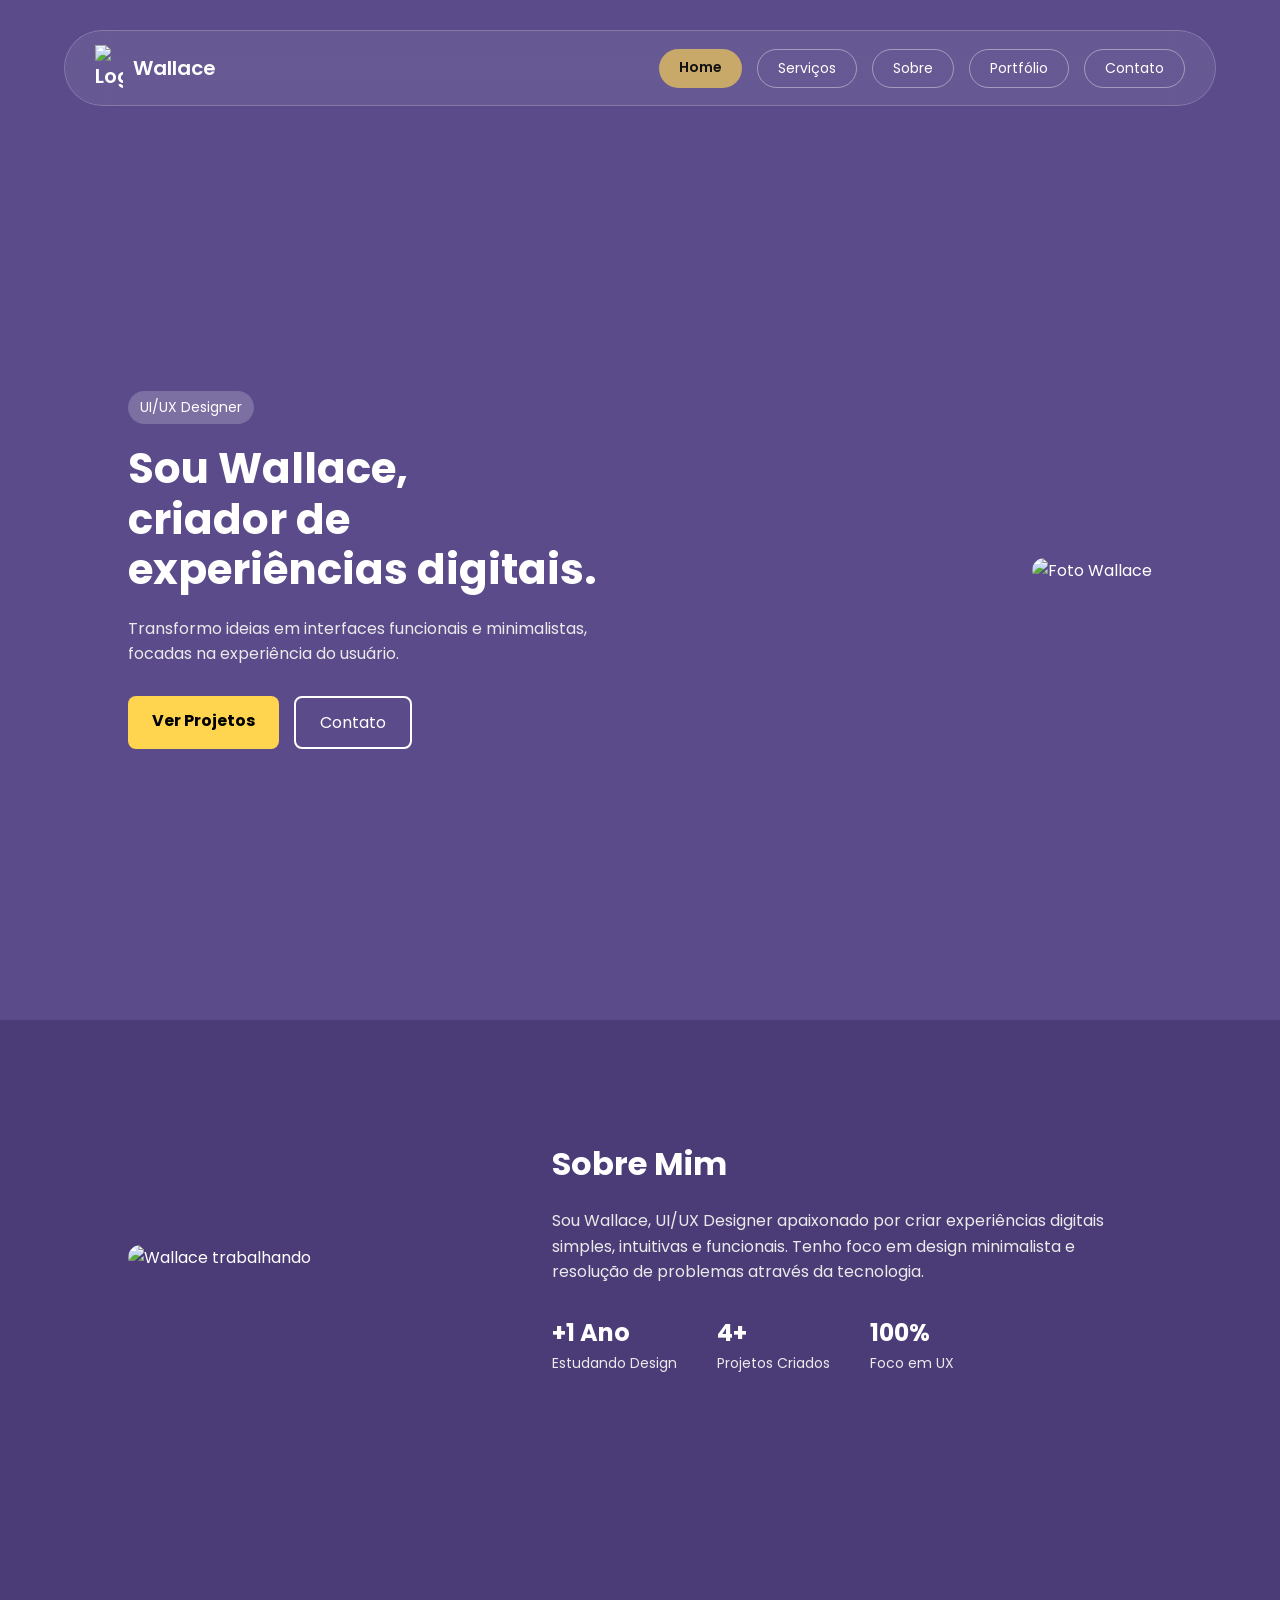
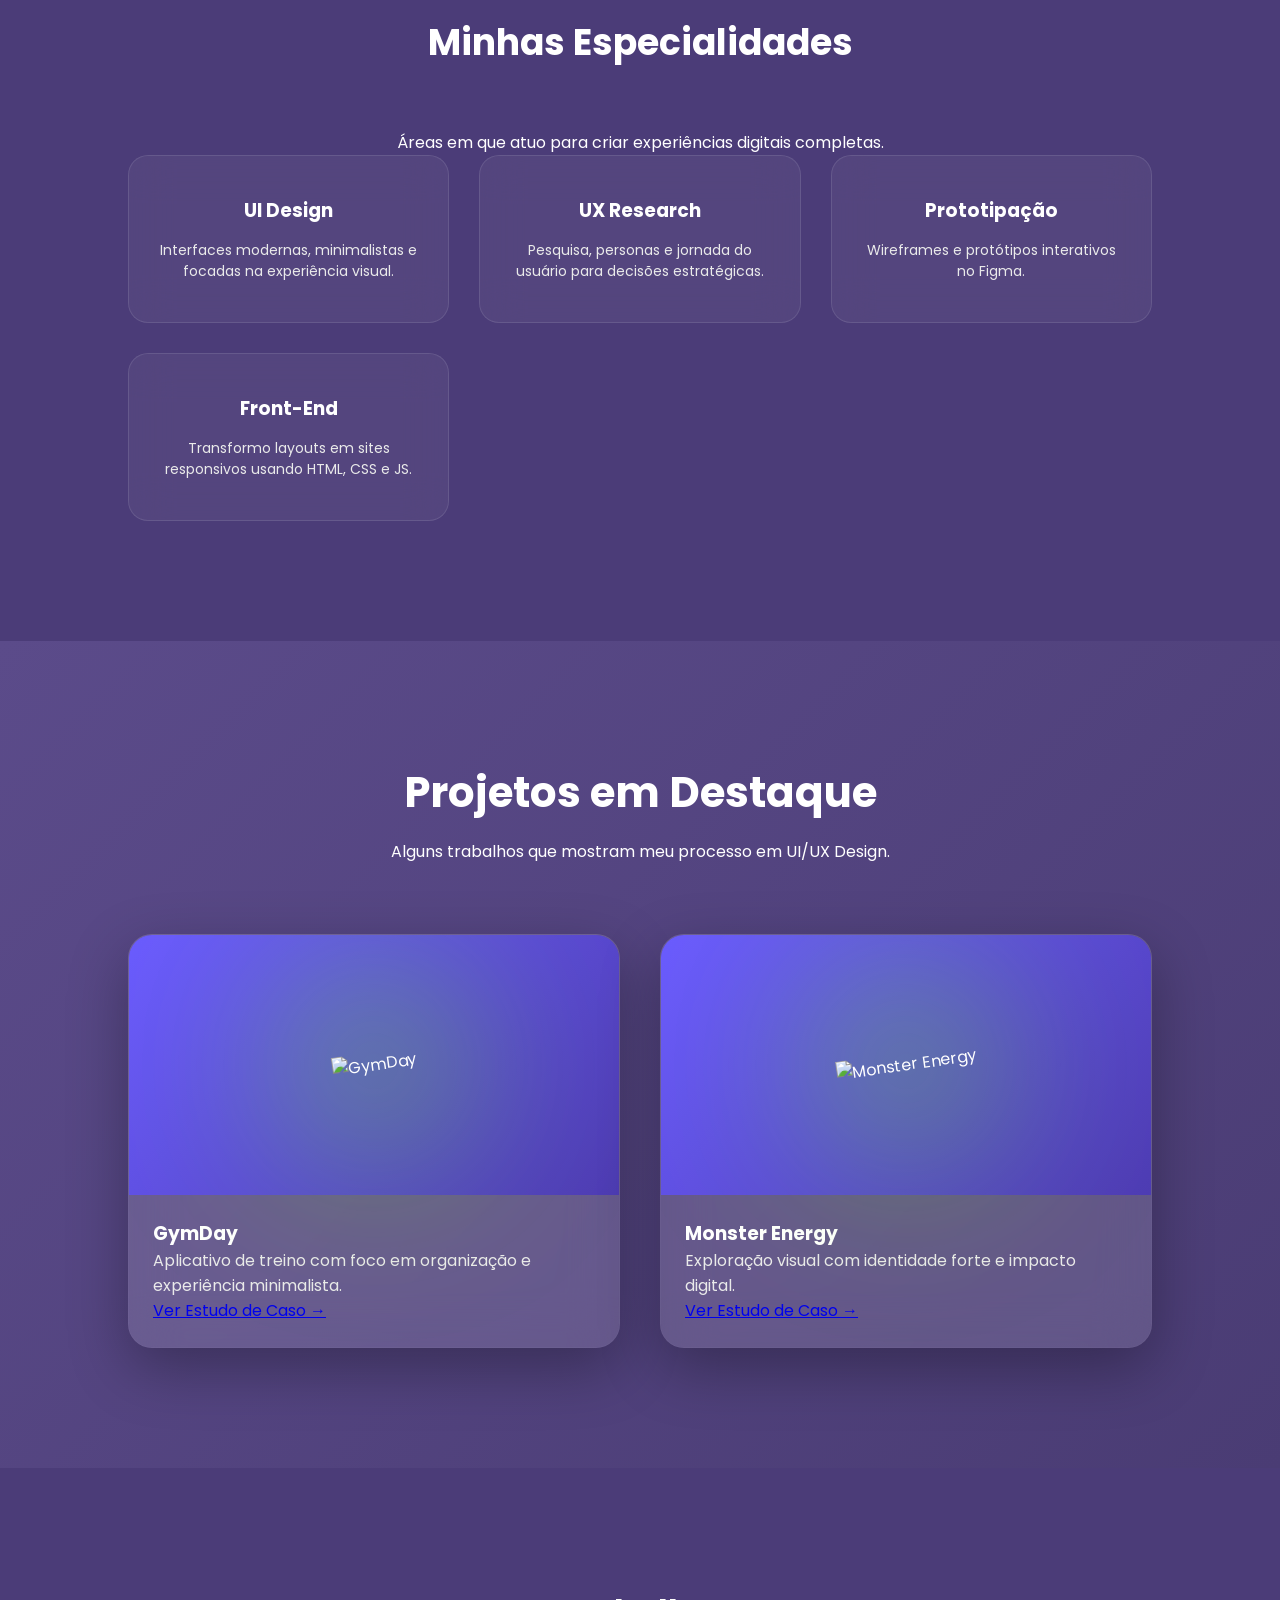
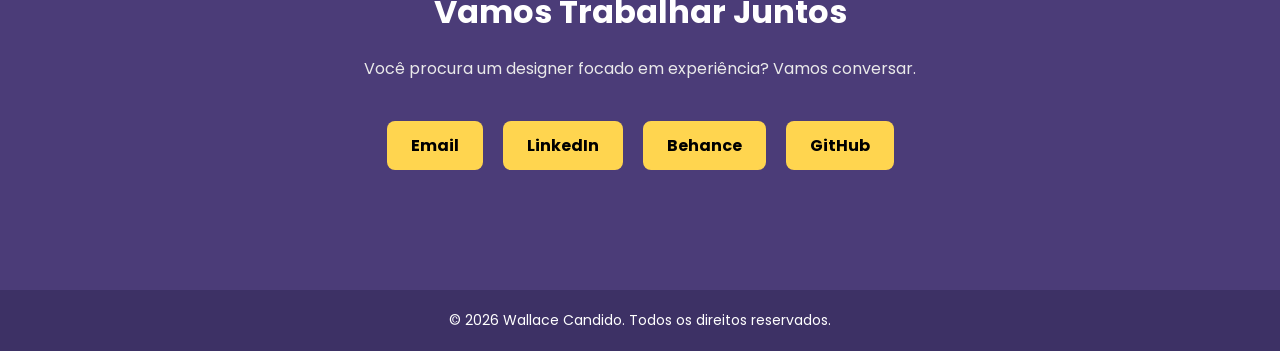
==== index.html @ 024ad835 "Add files via upload Portólio" ====
<!DOCTYPE html>
<html lang="pt-br">
<head>
  <meta charset="UTF-8">
  <meta name="viewport" content="width=device-width, initial-scale=1.0">
  <title>Wallace Candido | UI/UX Designer</title>

  <!-- Fonte -->
  <link href="https://fonts.googleapis.com/css2?family=Poppins:wght@400;600;700&display=swap" rel="stylesheet">

  <!-- CSS -->
  <link rel="stylesheet" href="style.css">
</head>

<body>

<!-- ================= NAVBAR ================= -->
<header class="navbar">
  <div class="nav-container">

    <div class="logo">
      <img src="tartaruta logo.png" alt="Logo">
      <span>Wallace</span>
    </div>

    <nav class="nav-links">
      <a href="#inicio" class="active">Home</a>
      <a href="#servicos">Serviços</a>
      <a href="#sobre">Sobre</a>
      <a href="#portfolio">Portfólio</a>
      <a href="#contato">Contato</a>
    </nav>

  </div>
</header>


<!-- ================= HERO ================= -->
<section class="hero" id="inicio">
  <div class="hero-content">
    <p class="tag">UI/UX Designer</p>

    <h1>Sou Wallace, <br> criador de experiências digitais.</h1>

    <p class="description">
      Transformo ideias em interfaces funcionais e minimalistas,
      focadas na experiência do usuário.
    </p>

    <div class="buttons">
      <a href="#portfolio" class="btn-primary">Ver Projetos</a>
      <a href="#contato" class="btn-secondary">Contato</a>
    </div>
  </div>

  <div class="hero-image">
    <img src="foto wallace 1.png" alt="Foto Wallace">
  </div>
</section>


<!-- ================= SOBRE ================= -->
<section class="sobre" id="sobre">

  <div class="sobre-image">
    <img src="Foto de wallace 2.jpg" alt="Wallace trabalhando">
  </div>

  <div class="sobre-content">
    <h2>Sobre Mim</h2>

    <p>
      Sou Wallace, UI/UX Designer apaixonado por criar experiências digitais
      simples, intuitivas e funcionais. Tenho foco em design minimalista e
      resolução de problemas através da tecnologia.
    </p>

    <div class="sobre-info">
      <div>
        <h3>+1 Ano</h3>
        <span>Estudando Design</span>
      </div>

      <div>
        <h3>4+</h3>
        <span>Projetos Criados</span>
      </div>

      <div>
        <h3>100%</h3>
        <span>Foco em UX</span>
      </div>
    </div>
  </div>
</section>


<!-- ================= ESPECIALIDADES ================= -->
<section class="especialidades" id="servicos">

  <div class="especialidades-container">

    <div class="especialidades-header">
      <h2>Minhas Especialidades</h2>
      <p>Áreas em que atuo para criar experiências digitais completas.</p>
    </div>

    <div class="especialidades-grid">

      <div class="especialidade-card">
        <h3>UI Design</h3>
        <p>Interfaces modernas, minimalistas e focadas na experiência visual.</p>
      </div>

      <div class="especialidade-card">
        <h3>UX Research</h3>
        <p>Pesquisa, personas e jornada do usuário para decisões estratégicas.</p>
      </div>

      <div class="especialidade-card">
        <h3>Prototipação</h3>
        <p>Wireframes e protótipos interativos no Figma.</p>
      </div>

      <div class="especialidade-card">
        <h3>Front-End</h3>
        <p>Transformo layouts em sites responsivos usando HTML, CSS e JS.</p>
      </div>

    </div>
  </div>
</section>


<!-- ================= PROJETOS ================= -->
<section class="projetos" id="portfolio">

  <div class="projetos-container">
    
    <div class="projetos-header">
      <h2>Projetos em Destaque</h2>
      <p>Alguns trabalhos que mostram meu processo em UI/UX Design.</p>
    </div>

    <div class="projetos-grid">

      <!-- Projeto 1 -->
      <div class="projeto-card">
        <div class="card-imagem">
          <img src="Gymday login.png" alt="GymDay">
        </div>

        <div class="card-info">
          <h3>GymDay</h3>
          <p>Aplicativo de treino com foco em organização e experiência minimalista.</p>
          <a href="gymday.html">Ver Estudo de Caso →</a>
        </div>
      </div>

      <!-- Projeto 2 -->
      <div class="projeto-card">
        <div class="card-imagem">
          <img src="Monster blue.png" alt="Monster Energy">
        </div>

        <div class="card-info">
          <h3>Monster Energy</h3>
          <p>Exploração visual com identidade forte e impacto digital.</p>
          <a href="Monster.html">Ver Estudo de Caso →</a>
        </div>
      </div>

    </div>
  </div>
</section>


<!-- ================= CONTATO ================= -->
<section class="contato" id="contato">

  <h2>Vamos Trabalhar Juntos</h2>
  <p>Você procura um designer focado em experiência? Vamos conversar.</p>

  <div class="contato-links">
    <a href="mailto:seuemail@email.com" class="btn">Email</a>
    <a href="#" class="btn">LinkedIn</a>
    <a href="#" class="btn">Behance</a>
    <a href="#" class="btn">GitHub</a>
  </div>

</section>


<!-- ================= FOOTER ================= -->
<footer>
  <p>© 2026 Wallace Candido. Todos os direitos reservados.</p>
</footer>


<!-- JS -->
<script src="script.js"></script>

</body>
</html>
---- style.css ----
/* ============================= */
/* VARIÁVEIS */
/* ============================= */

:root {
  --primary: #5B4B8A;
  --secondary: #FFD54F;
  --white: #ffffff;
  --gray: #eaeaea;
  --dark: #222;
}

/* ============================= */
/* RESET */
/* ============================= */

* {
  margin: 0;
  padding: 0;
  box-sizing: border-box;
  font-family: 'Poppins', sans-serif;
}

body {
  background: var(--primary);
  color: var(--white);
}


/* ============================= */
/* NAVBAR */
/* ============================= */

.navbar {
  position: fixed;
  top: 30px; /* 🔥 mais afastada do topo */
  left: 50%;
  transform: translateX(-50%);
  width: 90%;
  max-width: 1200px;
  z-index: 1000;
}

.nav-container {
  display: flex;
  justify-content: space-between;
  align-items: center;
  padding: 14px 30px;
  border-radius: 50px;
  backdrop-filter: blur(20px);
  background: rgba(255,255,255,0.08);
  border: 1px solid rgba(255,255,255,0.2);
}

/* LOGO */

.logo {
  display: flex;
  align-items: center;
  gap: 10px;
  font-size: 20px;
  font-weight: 600;
}

.logo img {
  width: 28px;
}

/* LINKS */

.nav-links {
  display: flex;
  gap: 15px;
}

.nav-links a {
  text-decoration: none;
  padding: 8px 20px;
  border-radius: 30px;
  border: 1px solid rgba(255,255,255,0.4);
  color: white;
  font-size: 14px;
  transition: 0.3s;
}

.nav-links a.active {
  background: #c8a96a;
  border: none;
  color: #111;
  font-weight: 600;
}

.nav-links a:hover {
  background: rgba(255,255,255,0.2);
}

/* ============================= */
/* HERO */
/* ============================= */

.hero {
  min-height: 100vh;
  display: flex;
  align-items: center;
  justify-content: space-between;
  padding: 80px 10%;
  margin-top: 120px; /* espaço por causa da navbar */
}

.hero-content {
  max-width: 500px;
  animation: fadeUp 1s ease forwards;
}

.tag {
  background: rgba(255,255,255,0.2);
  display: inline-block;
  padding: 6px 12px;
  border-radius: 20px;
  font-size: 14px;
  margin-bottom: 20px;
}

.hero h1 {
  font-size: 42px;
  line-height: 1.2;
  margin-bottom: 20px;
}

.description {
  margin-bottom: 30px;
  color: var(--gray);
}

.buttons {
  display: flex;
  gap: 15px;
}

.btn-primary {
  background: var(--secondary);
  color: black;
  padding: 12px 24px;
  border-radius: 8px;
  text-decoration: none;
  font-weight: bold;
}

.btn-secondary {
  border: 2px solid var(--white);
  padding: 12px 24px;
  border-radius: 8px;
  text-decoration: none;
  color: var(--white);
}

.hero-image img {
  width: 350px;
  border-radius: 20px;
}

/* ============================= */
/* ESPECIALIDADES */
/* ============================= */

.especialidades {
  padding: 120px 10%;
  background: #4b3c78;
  text-align: center;
}

.especialidades h2 {
  font-size: 36px;
  margin-bottom: 60px;
}

.especialidades-grid {
  display: grid;
  grid-template-columns: repeat(auto-fit, minmax(250px, 1fr));
  gap: 30px;
}

.especialidade-card {
  padding: 40px 30px;
  border-radius: 20px;
  background: rgba(255,255,255,0.05);
  backdrop-filter: blur(20px);
  border: 1px solid rgba(255,255,255,0.1);
  transition: 0.3s ease;
}

.especialidade-card:hover {
  transform: translateY(-10px);
}

.especialidade-card h3 {
  margin-bottom: 15px;
}

.especialidade-card p {
  color: var(--gray);
  font-size: 14px;
}

/* ============================= */
/* PROJETOS */
/* ============================= */

.projetos {
  padding: 120px 10%;
  background: linear-gradient(135deg, #5B4B8A, #4A3C74);
}

.projetos-container {
  max-width: 1200px;
  margin: 0 auto;
}

.projetos-header {
  text-align: center;
  margin-bottom: 70px;
}

.projetos-header h2 {
  font-size: 42px;
  margin-bottom: 15px;
}

.projetos-grid {
  display: grid;
  grid-template-columns: repeat(auto-fit, minmax(350px, 1fr));
  gap: 40px;
}

/* CARD */

.projeto-card {
  border-radius: 24px;
  overflow: hidden;
  background: rgba(255,255,255,0.05);
  backdrop-filter: blur(25px);
  border: 1px solid rgba(255,255,255,0.1);
  transition: 0.4s ease;
  box-shadow: 0 20px 60px rgba(0,0,0,0.3);
  display: flex;
  flex-direction: column;
}

.card-imagem {
  height: 260px;
  background: linear-gradient(135deg, #6b5cff, #4e3cb3);
  display: flex;
  align-items: center;
  justify-content: center;
  position: relative;
}

.card-imagem::before {
  content: "";
  position: absolute;
  width: 300px;
  height: 300px;
  background: radial-gradient(circle, rgba(106,255,0,0.5) 0%, transparent 70%);
  filter: blur(80px);
}

.card-imagem img {
  max-width: 90%;
  max-height: 220px;
  object-fit: contain;
  transform: rotate(-8deg);
  transition: 0.4s ease;
  position: relative;
  z-index: 2;
}

.card-info {
  background: rgba(255,255,255,0.08);
  padding: 24px;
  flex-grow: 1;
}

.card-info p {
  color: var(--gray);
}

.projeto-card:hover {
  transform: translateY(-10px);
}

.projeto-card:hover .card-imagem img {
  transform: rotate(0deg) scale(1.05);
}

/* ============================= */
/* CONTATO */
/* ============================= */

.contato {
  padding: 120px 10%;
  background: #4b3c78;
  text-align: center;
}

.contato h2 {
  font-size: 32px;
  margin-bottom: 20px;
}

.contato p {
  margin-bottom: 40px;
  color: var(--gray);
}

.contato-links {
  display: flex;
  justify-content: center;
  gap: 20px;
  flex-wrap: wrap;
}

.contato .btn {
  background: var(--secondary);
  color: black;
  padding: 12px 24px;
  border-radius: 8px;
  text-decoration: none;
  font-weight: bold;
}

/* ============================= */
/* FOOTER */
/* ============================= */

footer {
  padding: 20px;
  text-align: center;
  background: #3d3165;
  font-size: 14px;
}

/* ============================= */
/* RESPONSIVO */
/* ============================= */

@media (max-width: 900px) {

  .hero {
    flex-direction: column;
    text-align: center;
    gap: 40px;
  }
.sobre {
  flex-direction: column;
  text-align: center;
}

.sobre-info {
  justify-content: center;
}

}
/* ============================= */
/* SOBRE */
/* ============================= */

.sobre {
  display: flex;
  align-items: center;
  justify-content: space-between;
  padding: 120px 10%;
  background: #4b3c78;
  gap: 60px;
}

.sobre-image img {
  width: 350px;
  border-radius: 20px;
}

.sobre-content {
  max-width: 600px;
}

.sobre-content h2 {
  font-size: 32px;
  margin-bottom: 20px;
}

.sobre-content p {
  margin-bottom: 30px;
  color: var(--gray);
  line-height: 1.6;
}

.sobre-info {
  display: flex;
  gap: 40px;
}

.sobre-info h3 {
  font-size: 24px;
}

.sobre-info span {
  font-size: 14px;
  color: var(--gray);
}
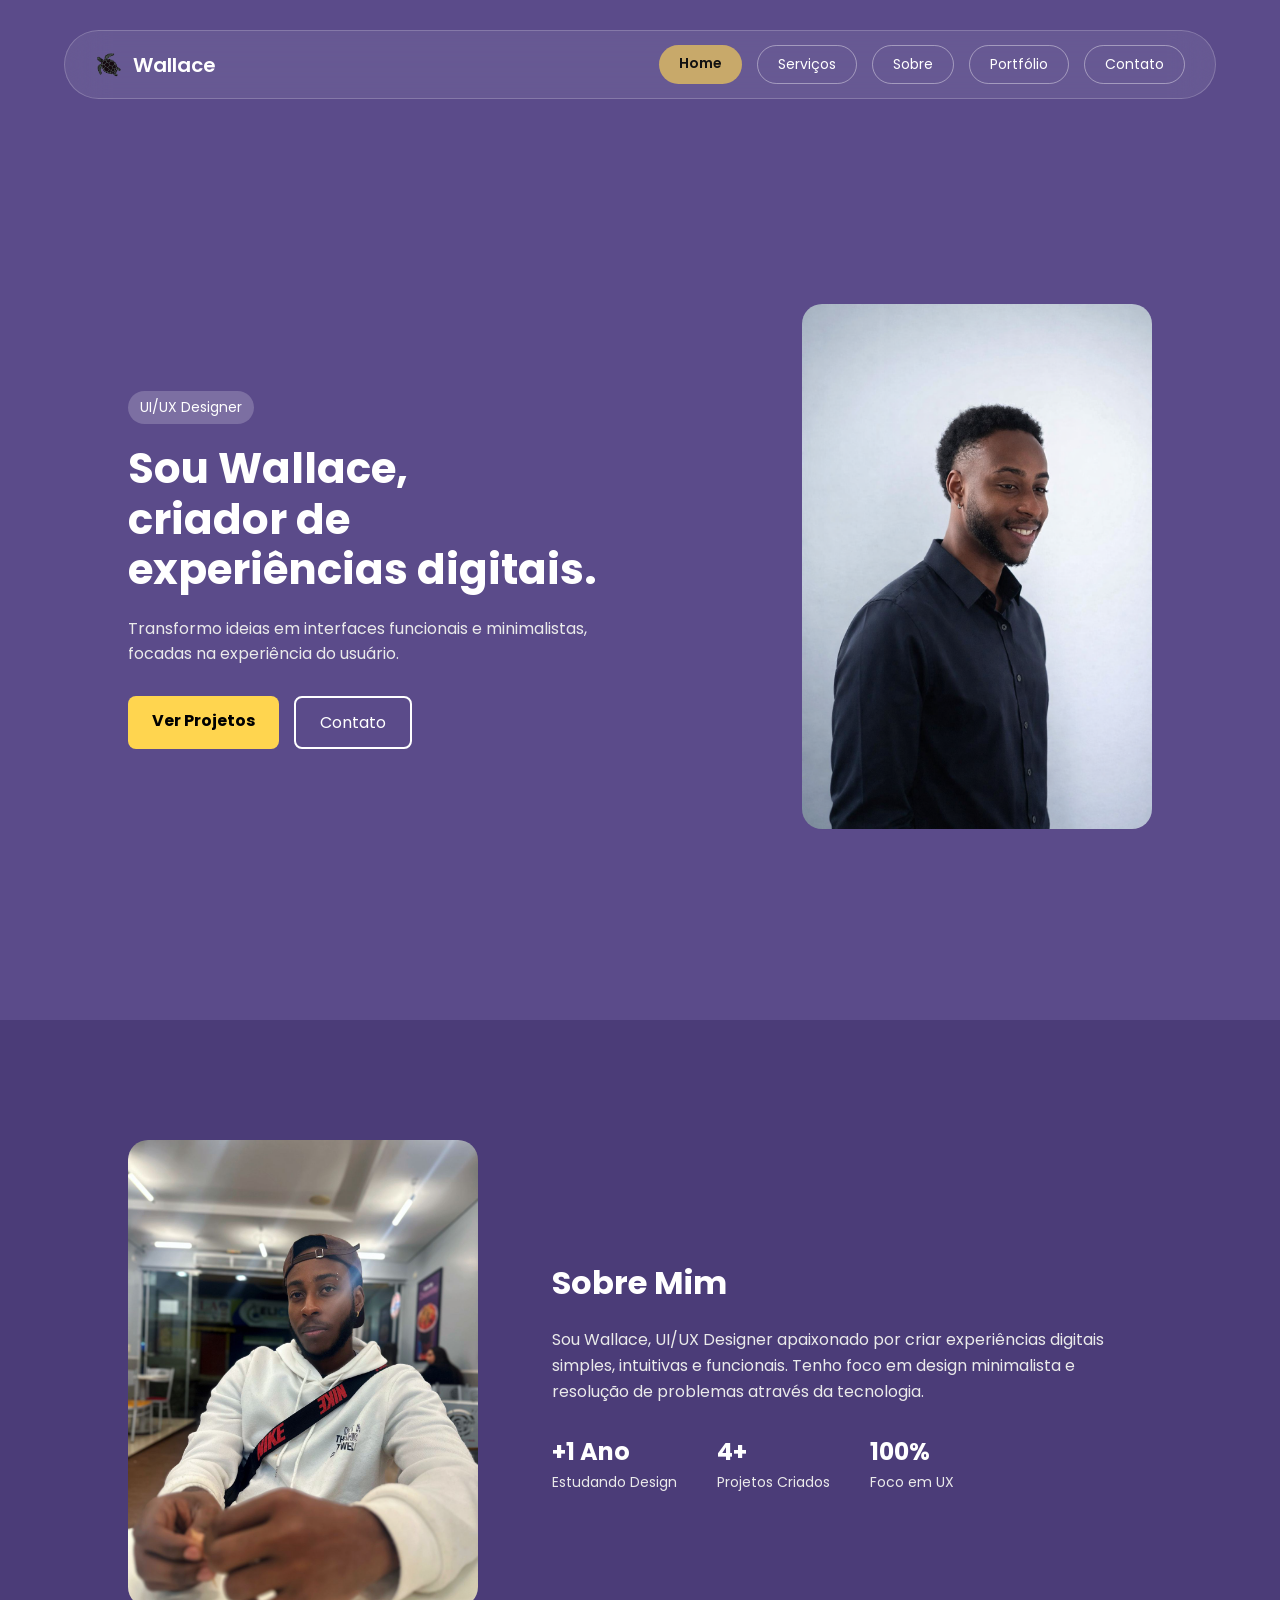
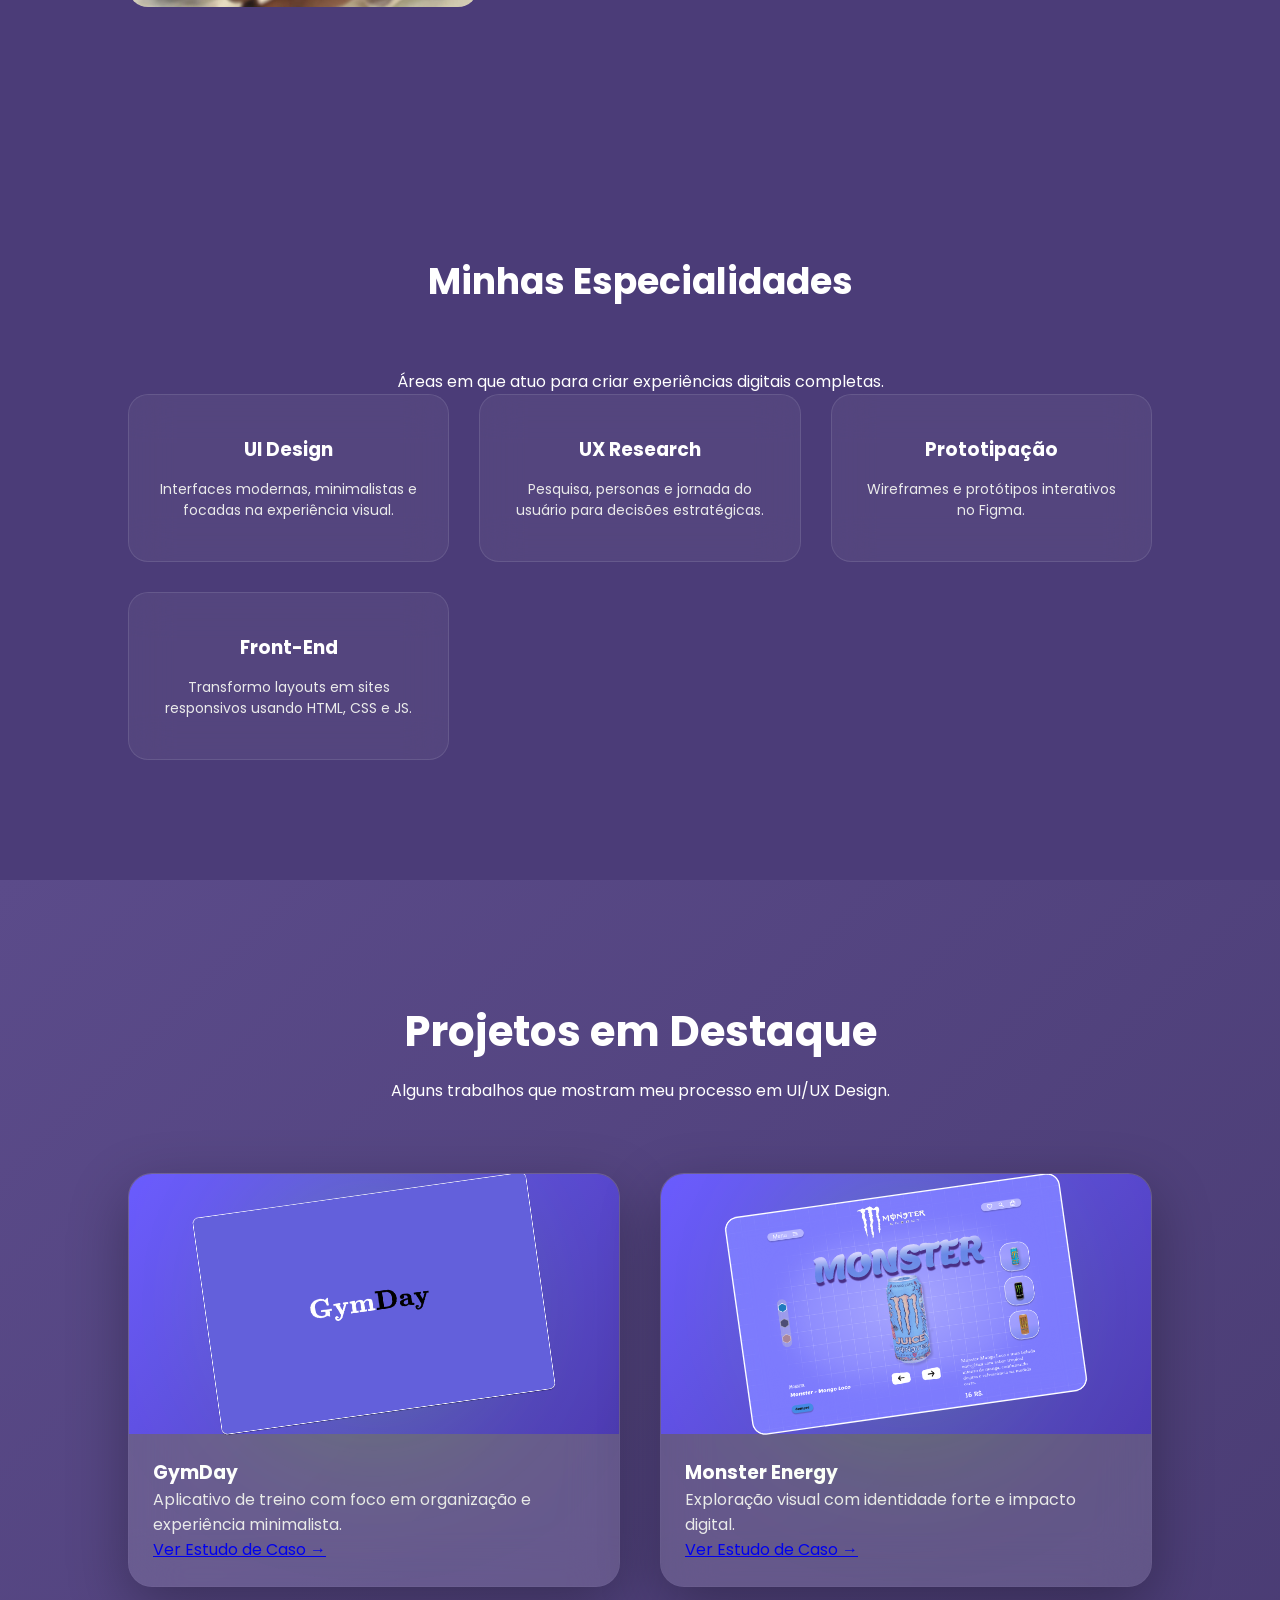
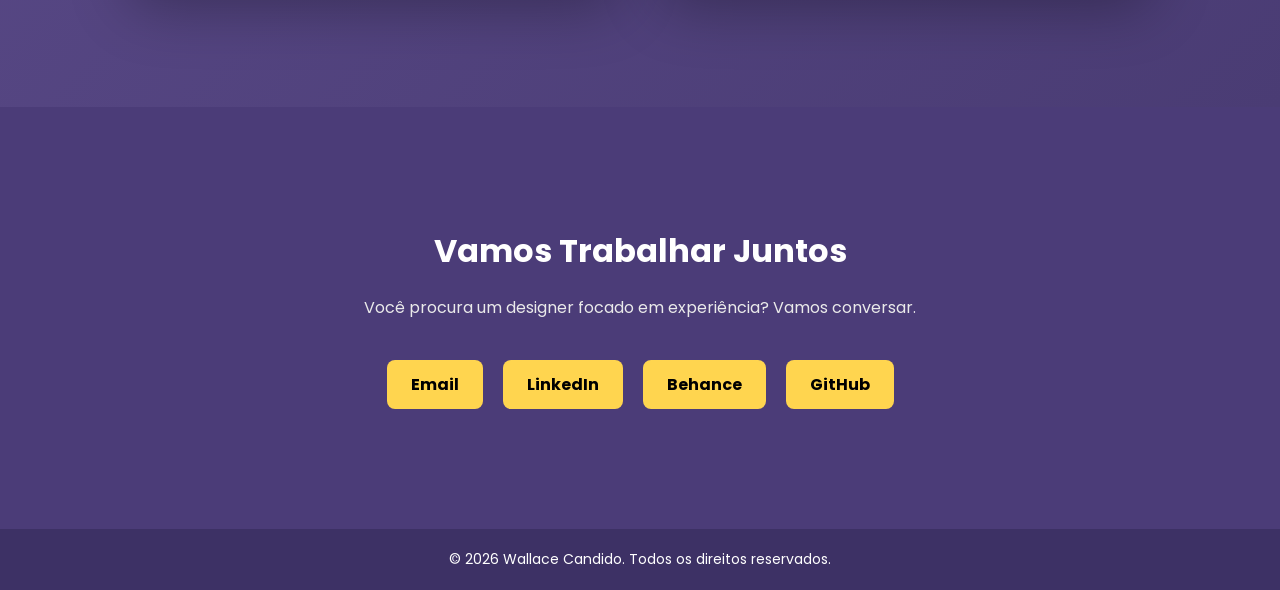
==== commit c49f8895: "Add files via upload" ====
--- a/index.html
+++ b/index.html
@@ -19,7 +19,7 @@
   <div class="nav-container">
 
     <div class="logo">
-      <img src="tartaruta logo.png" alt="Logo">
+      <img src="Porfolio wallace/tartaruta logo.png" alt="Logo">
       <span>Wallace</span>
     </div>
 
@@ -54,7 +54,7 @@
   </div>
 
   <div class="hero-image">
-    <img src="foto wallace 1.png" alt="Foto Wallace">
+    <img src="Porfolio wallace/foto wallace 1.png" alt="Foto Wallace">
   </div>
 </section>
 
@@ -63,7 +63,7 @@
 <section class="sobre" id="sobre">
 
   <div class="sobre-image">
-    <img src="Foto de wallace 2.jpg" alt="Wallace trabalhando">
+    <img src="Porfolio wallace/Foto de wallace 2.jpg" alt="Wallace trabalhando">
   </div>
 
   <div class="sobre-content">
@@ -147,7 +147,7 @@
       <!-- Projeto 1 -->
       <div class="projeto-card">
         <div class="card-imagem">
-          <img src="Gymday login.png" alt="GymDay">
+          <img src="Porfolio wallace/Gymday login.png" alt="GymDay">
         </div>
 
         <div class="card-info">
@@ -160,7 +160,7 @@
       <!-- Projeto 2 -->
       <div class="projeto-card">
         <div class="card-imagem">
-          <img src="Monster blue.png" alt="Monster Energy">
+          <img src="Porfolio wallace/Monster blue.png" alt="Monster Energy">
         </div>
 
         <div class="card-info">
@@ -182,9 +182,9 @@
   <p>Você procura um designer focado em experiência? Vamos conversar.</p>
 
   <div class="contato-links">
-    <a href="mailto:seuemail@email.com" class="btn">Email</a>
-    <a href="#" class="btn">LinkedIn</a>
-    <a href="#" class="btn">Behance</a>
+    <a href="Wallacecandido08@gmail.com" class="btn">Email</a>
+    <a href="www.linkedin.com/in/wallace-candido-92937719a" class="btn">LinkedIn</a>
+    <a href="https://www.behance.net/wallacecandido" class="btn">Behance</a>
     <a href="#" class="btn">GitHub</a>
   </div>
 
